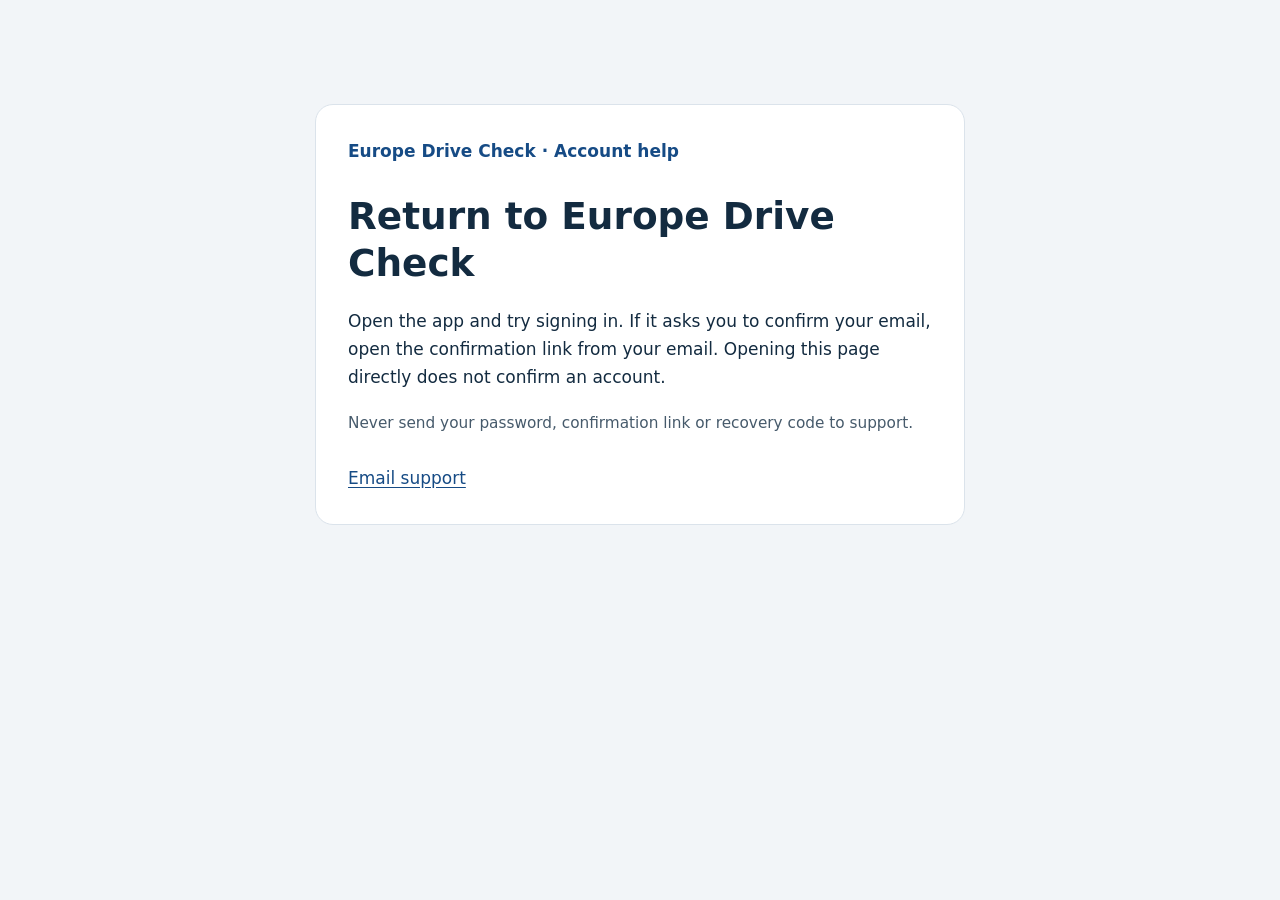
==== index.html @ 6d628ec2 "Prepare standalone email confirmation pages for private app testing" ====
<!doctype html>
<html lang="en">
<head>
<meta charset="utf-8">
<meta name="viewport" content="width=device-width, initial-scale=1">
<meta name="referrer" content="no-referrer">
<meta name="robots" content="noindex,nofollow">
<meta http-equiv="Content-Security-Policy" content="default-src 'none'; script-src 'unsafe-inline'; style-src 'unsafe-inline'; base-uri 'none'; form-action 'none'">
<title>Account confirmation · Europe Drive Check</title>
<script>
(() => {
  const fragment = new URLSearchParams(location.hash.slice(1));
  const query = new URLSearchParams(location.search);
  const failed = fragment.has('error') || fragment.has('error_code') || query.has('error') || query.has('error_code');
  const confirmed = !failed && fragment.has('access_token') && ['signup', 'email'].includes(fragment.get('type'));
  // Discard tokens before showing the page. This page has no external assets,
  // analytics, network calls, session storage or automatic app sign-in.
  history.replaceState(null, '', location.pathname);
  addEventListener('DOMContentLoaded', () => {
    document.getElementById('title').textContent = failed ? 'Check your confirmation link' : confirmed ? 'Email confirmed' : 'Return to Europe Drive Check';
    document.getElementById('message').textContent = failed
      ? 'This link could not complete confirmation. It may have expired or already been used. Try signing in to the app. If it still asks for confirmation, use Help signing in → Resend confirmation email.'
      : confirmed
        ? 'Open the Europe Drive Check app and sign in with the email address and password you used to create your account.'
        : 'Open the app and try signing in. If it asks you to confirm your email, open the confirmation link from your email. Opening this page directly does not confirm an account.';
  });
})();
</script>
<style>
:root{font-family:system-ui,-apple-system,sans-serif;color:#132b40;background:#f2f5f8;font-size:17px;line-height:1.65}
body{margin:0;padding:32px 18px}main{box-sizing:border-box;max-width:650px;margin:8vh auto;padding:32px;background:white;border:1px solid #dbe3eb;border-radius:18px}
.brand{color:#164b85;font-weight:700;margin:0 0 28px}h1{font-size:clamp(1.65rem,5vw,2.2rem);line-height:1.25;margin:0 0 20px}p{margin:0 0 20px}a{color:#164b85;text-underline-offset:3px}nav{display:flex;gap:24px;flex-wrap:wrap;margin-top:28px}a:focus-visible{outline:3px solid #164b85;outline-offset:5px}.note{color:#465a6b;font-size:.9rem}
</style>
</head>
<body>
<main>
<p class="brand">Europe Drive Check · Account help</p>
<h1 id="title">Return to Europe Drive Check</h1>
<p id="message">Open the app and try signing in. If it asks you to confirm your email, open the confirmation link from your email. Opening this page directly does not confirm an account.</p>
<p class="note">Never send your password, confirmation link or recovery code to support.</p>
<nav aria-label="Help"><a href="mailto:europedrivecheck.support@gmail.com">Email support</a></nav>
</main>
</body>
</html>
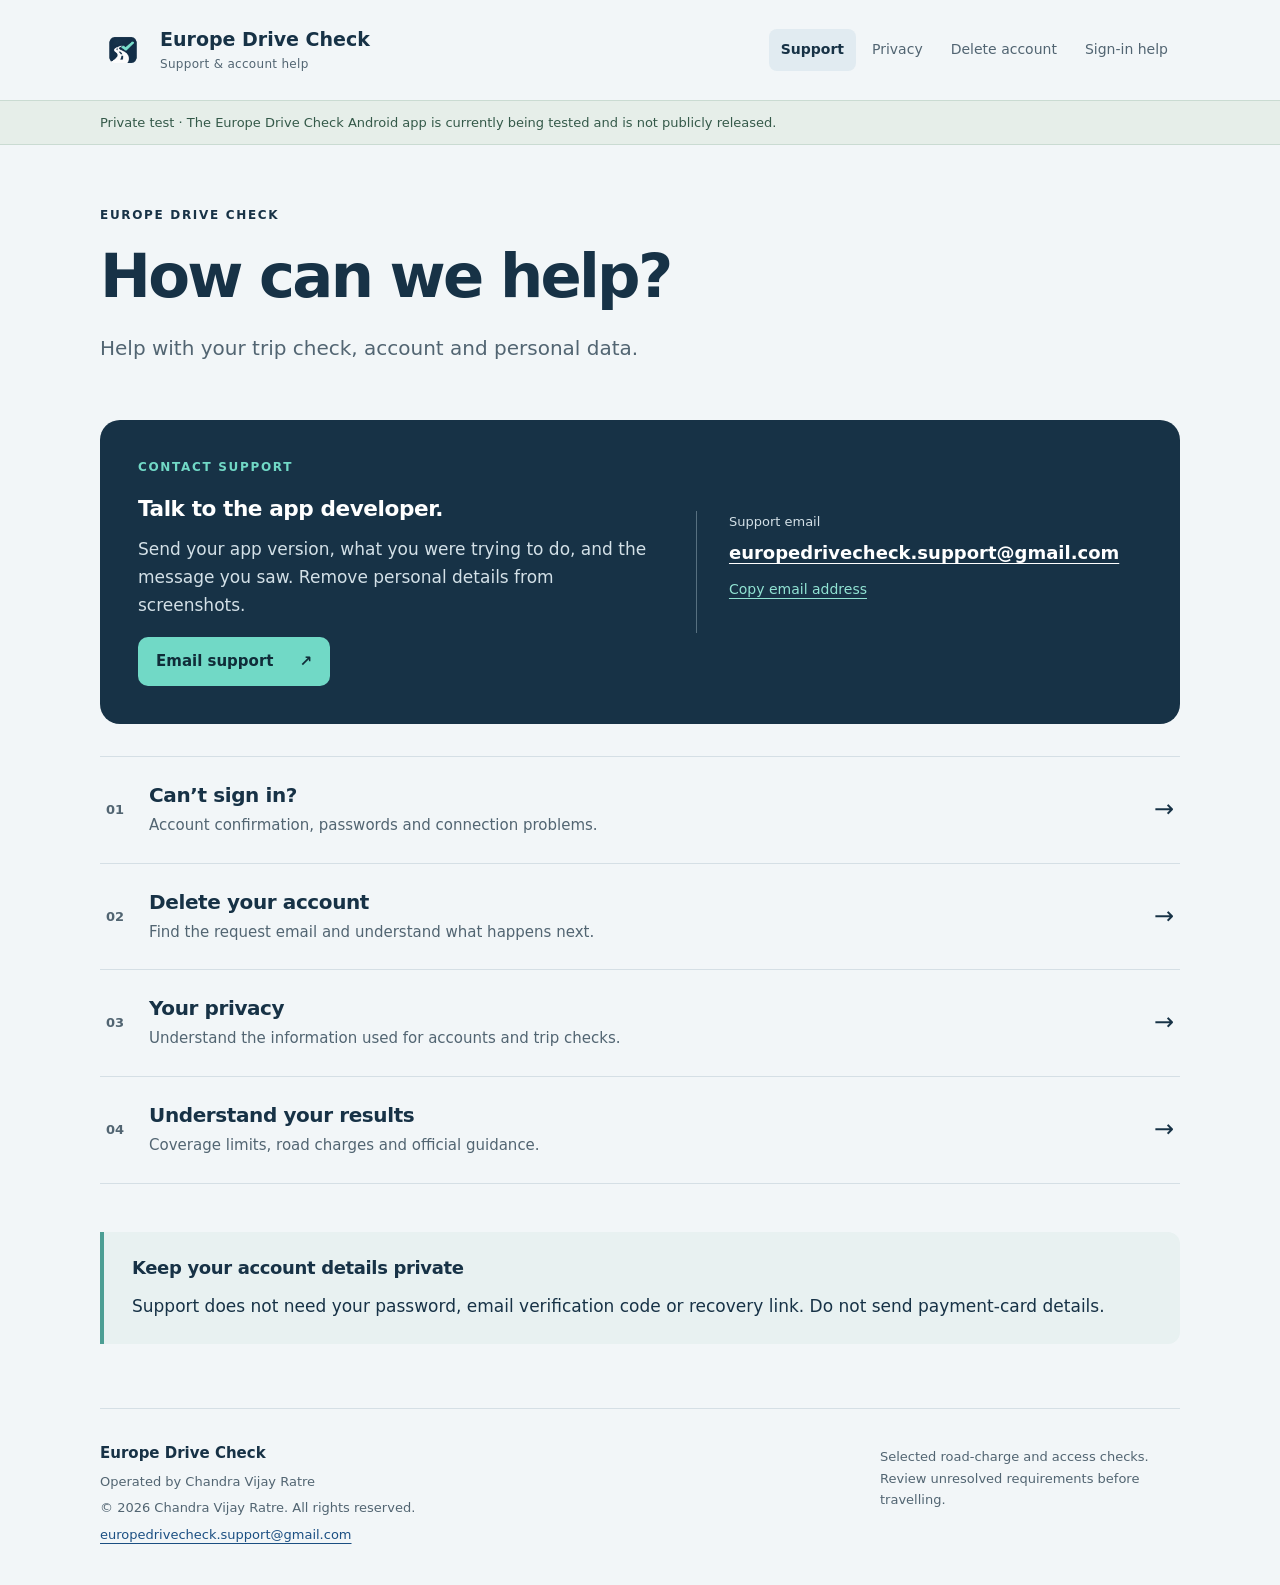
==== commit 6689c9e4: "Publish approved support policies from PR #1 (source 137356d64ccde1f920c67726a286044fdc92474c)" ====
--- a/index.html
+++ b/index.html
@@ -1,44 +1,9 @@
 <!doctype html>
-<html lang="en">
-<head>
-<meta charset="utf-8">
-<meta name="viewport" content="width=device-width, initial-scale=1">
-<meta name="referrer" content="no-referrer">
-<meta name="robots" content="noindex,nofollow">
-<meta http-equiv="Content-Security-Policy" content="default-src 'none'; script-src 'unsafe-inline'; style-src 'unsafe-inline'; base-uri 'none'; form-action 'none'">
-<title>Account confirmation · Europe Drive Check</title>
-<script>
-(() => {
-  const fragment = new URLSearchParams(location.hash.slice(1));
-  const query = new URLSearchParams(location.search);
-  const failed = fragment.has('error') || fragment.has('error_code') || query.has('error') || query.has('error_code');
-  const confirmed = !failed && fragment.has('access_token') && ['signup', 'email'].includes(fragment.get('type'));
-  // Discard tokens before showing the page. This page has no external assets,
-  // analytics, network calls, session storage or automatic app sign-in.
-  history.replaceState(null, '', location.pathname);
-  addEventListener('DOMContentLoaded', () => {
-    document.getElementById('title').textContent = failed ? 'Check your confirmation link' : confirmed ? 'Email confirmed' : 'Return to Europe Drive Check';
-    document.getElementById('message').textContent = failed
-      ? 'This link could not complete confirmation. It may have expired or already been used. Try signing in to the app. If it still asks for confirmation, use Help signing in → Resend confirmation email.'
-      : confirmed
-        ? 'Open the Europe Drive Check app and sign in with the email address and password you used to create your account.'
-        : 'Open the app and try signing in. If it asks you to confirm your email, open the confirmation link from your email. Opening this page directly does not confirm an account.';
-  });
-})();
-</script>
-<style>
-:root{font-family:system-ui,-apple-system,sans-serif;color:#132b40;background:#f2f5f8;font-size:17px;line-height:1.65}
-body{margin:0;padding:32px 18px}main{box-sizing:border-box;max-width:650px;margin:8vh auto;padding:32px;background:white;border:1px solid #dbe3eb;border-radius:18px}
-.brand{color:#164b85;font-weight:700;margin:0 0 28px}h1{font-size:clamp(1.65rem,5vw,2.2rem);line-height:1.25;margin:0 0 20px}p{margin:0 0 20px}a{color:#164b85;text-underline-offset:3px}nav{display:flex;gap:24px;flex-wrap:wrap;margin-top:28px}a:focus-visible{outline:3px solid #164b85;outline-offset:5px}.note{color:#465a6b;font-size:.9rem}
-</style>
-</head>
-<body>
-<main>
-<p class="brand">Europe Drive Check · Account help</p>
-<h1 id="title">Return to Europe Drive Check</h1>
-<p id="message">Open the app and try signing in. If it asks you to confirm your email, open the confirmation link from your email. Opening this page directly does not confirm an account.</p>
-<p class="note">Never send your password, confirmation link or recovery code to support.</p>
-<nav aria-label="Help"><a href="mailto:europedrivecheck.support@gmail.com">Email support</a></nav>
-</main>
-</body>
-</html>
+<html lang="en"><head><meta charset="utf-8"><meta name="viewport" content="width=device-width, initial-scale=1"><meta name="referrer" content="no-referrer"><meta name="robots" content="noindex,nofollow"><meta name="description" content="Help with your trip check, account and personal data."><title>How can we help? · Europe Drive Check</title><link rel="icon" href="assets/logo.png"><link rel="stylesheet" href="assets/style.css"><script src="assets/site.js" defer></script></head>
+<body><a class="skip" href="#main">Skip to content</a><header class="shell"><a class="brand" href="index.html"><img src="assets/logo.png" width="46" height="46" alt=""><span>Europe Drive Check<small>Support &amp; account help</small></span></a><nav aria-label="Main navigation"><a href="index.html" aria-current="page">Support</a><a href="privacy.html">Privacy</a><a href="delete-account.html">Delete account</a><a href="account-help.html">Sign-in help</a></nav></header>
+<div class="preview"><div class="shell">Private test · The Europe Drive Check Android app is currently being tested and is not publicly released.</div></div>
+<main class="shell" id="main"><section class="intro"><p class="eyebrow">EUROPE DRIVE CHECK</p><h1>How can we help?</h1><p class="lead">Help with your trip check, account and personal data.</p></section>
+<section class="contact"><div><p class="eyebrow">CONTACT SUPPORT</p><h2>Talk to the app developer.</h2><p>Send your app version, what you were trying to do, and the message you saw. Remove personal details from screenshots.</p><a class="button primary" href="mailto:europedrivecheck.support@gmail.com?subject=Europe%20Drive%20Check%20support">Email support <span aria-hidden="true">↗</span></a></div><div class="contact-detail"><span>Support email</span><a href="mailto:europedrivecheck.support@gmail.com">europedrivecheck.support@gmail.com</a><button type="button" class="text-button" data-copy="europedrivecheck.support@gmail.com">Copy email address</button><p class="copy-status" aria-live="polite"></p></div></section>
+<section class="help-list" aria-label="Help topics"><a href="account-help.html"><span class="number">01</span><div><h2>Can’t sign in?</h2><p>Account confirmation, passwords and connection problems.</p></div><span aria-hidden="true">→</span></a><a href="delete-account.html"><span class="number">02</span><div><h2>Delete your account</h2><p>Find the request email and understand what happens next.</p></div><span aria-hidden="true">→</span></a><a href="privacy.html"><span class="number">03</span><div><h2>Your privacy</h2><p>Understand the information used for accounts and trip checks.</p></div><span aria-hidden="true">→</span></a><a href="coverage.html"><span class="number">04</span><div><h2>Understand your results</h2><p>Coverage limits, road charges and official guidance.</p></div><span aria-hidden="true">→</span></a></section>
+<aside class="note"><h2>Keep your account details private</h2><p>Support does not need your password, email verification code or recovery link. Do not send payment-card details.</p></aside></main>
+<footer class="shell"><div><strong>Europe Drive Check</strong><p>Operated by Chandra Vijay Ratre</p><p>© 2026 Chandra Vijay Ratre. All rights reserved.</p><a href="mailto:europedrivecheck.support@gmail.com">europedrivecheck.support@gmail.com</a></div><p>Selected road-charge and access checks.<br>Review unresolved requirements before travelling.</p></footer></body></html>
--- a/assets/style.css
+++ b/assets/style.css
@@ -0,0 +1 @@
+:root{--ink:#173246;--muted:#526572;--blue:#1b4f82;--teal:#71d9c6;--paper:#f2f6f8;--line:#d5dfe5;--white:#fff;--focus:#995208;font-family:system-ui,-apple-system,BlinkMacSystemFont,"Segoe UI",sans-serif;color:var(--ink);background:var(--paper);font-synthesis:none}*{box-sizing:border-box}body{margin:0;font-size:17px;line-height:1.65}a{color:var(--blue);text-underline-offset:4px;overflow-wrap:anywhere}button{font:inherit;cursor:pointer}a:focus-visible,button:focus-visible,summary:focus-visible{outline:3px solid var(--focus);outline-offset:5px}h1,h2,h3,p{margin-top:0}h1{font-size:clamp(2.2rem,5.3vw,3.8rem);letter-spacing:-.045em;line-height:1.13;max-width:850px;margin-bottom:22px}h2{font-size:1.35rem;line-height:1.35;letter-spacing:-.02em;margin-bottom:12px}p{margin-bottom:18px}.shell{width:min(1080px,calc(100% - 48px));margin:auto}header{display:flex;align-items:center;justify-content:space-between;gap:24px;padding-top:27px;padding-bottom:27px}.brand{display:flex;gap:14px;align-items:center;text-decoration:none;color:var(--ink);font-weight:750;line-height:1.2;font-size:19px}.brand img{border-radius:11px;flex-shrink:0}.brand small{display:block;font-weight:400;font-size:12px;letter-spacing:.025em;margin-top:6px;color:var(--muted)}nav{display:flex;flex-wrap:wrap;gap:4px}nav a{padding:9px 12px;border-radius:8px;font-size:14px;text-decoration:none;color:var(--muted)}nav a[aria-current]{background:#e1ebf1;color:var(--ink);font-weight:650}.preview{background:#e6eee9;border-block:1px solid #cadbd2;font-size:13px;color:#345949;padding:11px 0}.intro{padding:61px 0 30px}.eyebrow{font-size:12px;letter-spacing:.14em;font-weight:750;margin-bottom:16px}.lead{font-size:20px;color:var(--muted);max-width:720px;line-height:1.55}.contact{display:grid;grid-template-columns:1.15fr 1fr;gap:45px;background:var(--ink);color:white;padding:38px;border-radius:20px;margin:8px 0 32px}.contact p{color:#d3e0e7}.contact .eyebrow{color:var(--teal)}.contact-detail{align-self:center;border-left:1px solid #577080;padding-left:32px;min-width:0}.contact-detail>span{font-size:13px;display:block;color:#d3e0e7;margin-bottom:6px}.contact-detail>a{display:block;font-size:18px;font-weight:600;color:white}.button{display:inline-flex;justify-content:center;align-items:center;gap:26px;min-height:48px;border-radius:10px;padding:12px 18px;font-weight:600;font-size:15px;text-decoration:none;text-align:center}.primary{background:var(--blue);color:white}.contact .primary{background:var(--teal);color:#102d39}.text-button{padding:10px 0;color:#91e3d3;border:none;background:none;text-decoration:underline;text-underline-offset:4px;font-size:14px;min-height:44px}.copy-status{font-size:13px;min-height:1.65em;margin:0}.help-list{margin:20px 0 48px}.help-list>a{display:flex;gap:25px;align-items:center;text-decoration:none;color:var(--ink);border-bottom:1px solid var(--line);padding:25px 6px;min-height:100px}.help-list>a:first-child{border-top:1px solid var(--line)}.help-list>a:hover h2{text-decoration:underline;text-underline-offset:5px}.help-list h2{font-size:20px;margin-bottom:4px}.help-list p{color:var(--muted);margin:0;font-size:15px}.help-list .number{font-size:13px;font-weight:600;color:var(--muted)}.help-list>a>span:last-child{margin-left:auto;font-size:24px}.note{padding:24px 28px;border-left:4px solid #4c9e94;background:#e8f1f1;border-radius:0 12px 12px 0;margin:28px 0}.note h2{font-size:18px}.note p:last-child{margin-bottom:0}.reading{max-width:780px}.reading>section{margin:32px 0}.panel{background:white;padding:30px;border:1px solid var(--line);border-radius:17px}.small{font-size:14px;color:var(--muted);margin-top:18px;margin-bottom:0}.draft-note{font-size:14px;color:#76521e;padding:18px 22px;background:#fbf2e4;border-radius:10px;margin-top:32px}.steps{padding-left:25px}.steps li{padding-left:8px;margin:20px 0}dl{margin:22px 0}dt{font-weight:700;margin-top:17px}dd{margin:3px 0 0}.data-list dt{margin-top:22px}.data-list dd{color:var(--muted)}.faq details{border-bottom:1px solid var(--line);padding:18px 0}.faq summary{font-weight:650;cursor:pointer;padding:4px 0;min-height:44px}.faq details p{margin:14px 0 2px}.skip{position:absolute;left:16px;top:-100px;background:white;padding:12px;z-index:5}.skip:focus{top:16px}footer{display:flex;justify-content:space-between;gap:32px;border-top:1px solid var(--line);padding-top:32px;padding-bottom:40px;margin-top:64px!important;font-size:13px;color:var(--muted)}footer strong{color:var(--ink);font-size:15px}footer p{margin:5px 0}footer>p{max-width:300px}button:hover,.button:hover{filter:brightness(.95)}@media(max-width:760px){header{align-items:flex-start;flex-direction:column;gap:18px}.contact{grid-template-columns:1fr;gap:26px;padding:26px}.contact-detail{border-left:0;border-top:1px solid #577080;padding:24px 0 0}.intro{padding-top:40px}.shell{width:calc(100% - 36px)}nav{gap:0;margin-left:-10px}nav a{padding:9px 10px}.panel{padding:23px}.help-list>a{gap:16px}.lead{font-size:18px}footer{flex-direction:column;gap:16px}.button{max-width:100%}.note{padding:22px}.reading{max-width:100%}}@media(prefers-reduced-motion:reduce){*{scroll-behavior:auto!important}}@media print{.preview,nav,button,.skip{display:none}.shell{width:100%}body{background:white}.contact{color:#173246;background:white;border:1px solid #ddd}.contact p,.contact a,.contact .eyebrow{color:#173246}footer{margin-top:30px!important}}
